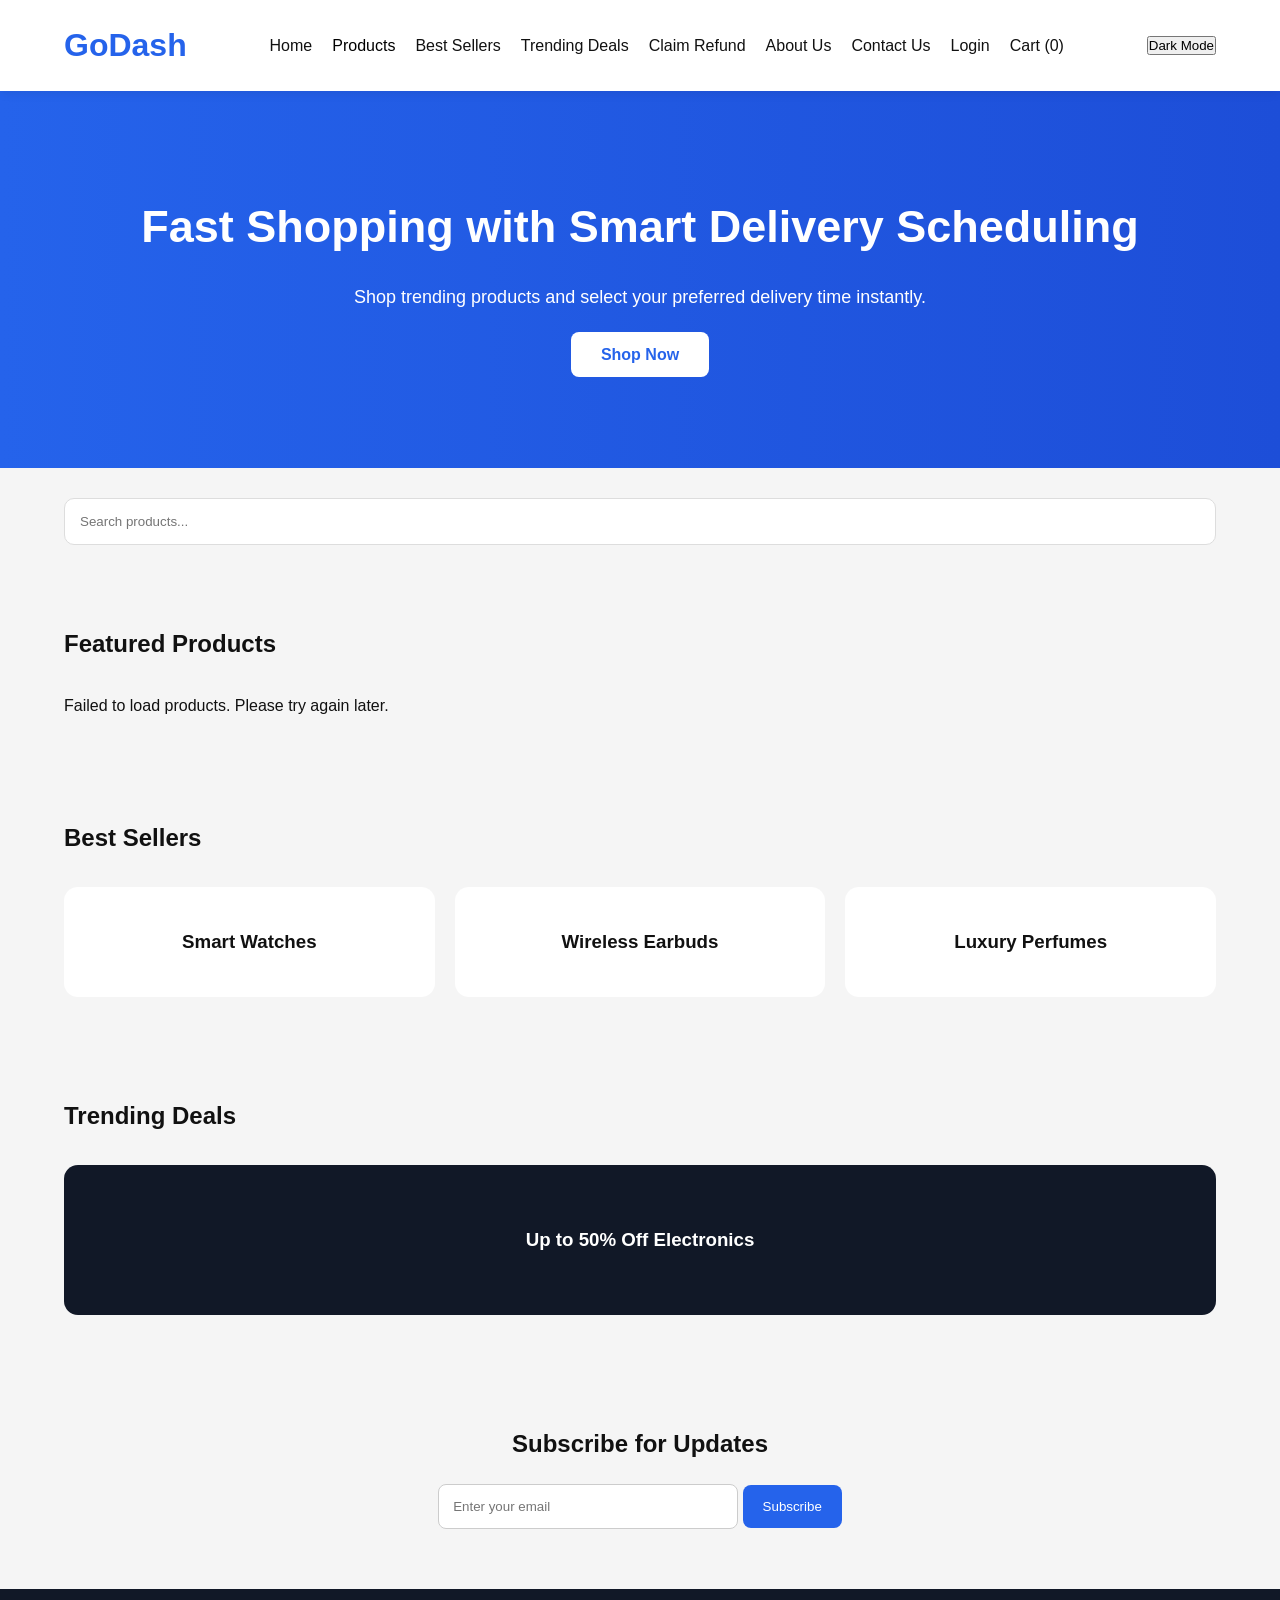
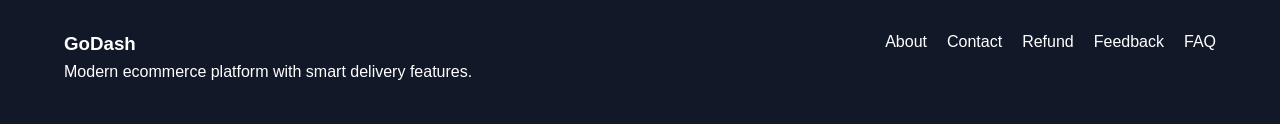
==== godash/index.html @ 411321e0 "Implement secure User Authentication (Register/Login) and migrate to Port 5001 to resolve macOS syst" ====
<!DOCTYPE html>
<html lang="en">

<head>
    <meta charset="UTF-8">
    <meta name="viewport" content="width=device-width, initial-scale=1.0">

    <title>GoDash | Modern Ecommerce Store</title>

    <meta name="description"
        content="GoDash modern ecommerce platform with smart delivery scheduling and live order tracking.">

    <meta name="keywords"
        content="GoDash, ecommerce, electronics, clothing, watches, perfumes, automotive">

    <meta name="author" content="GoDash Team">

    <link rel="stylesheet" href="css/style.css">
    <link rel="stylesheet" href="css/responsive.css">
    <script src="js/app.js" defer></script>
    <script src="js/api.js" defer></script>
    <script src="js/darkmode.js" defer></script>

</head>

<body>

    <!-- HEADER -->

    <header class="header">

        <div class="logo">
            <h1>GoDash</h1>
        </div>

        <nav class="navbar">

            <a href="index.html">Home</a>

            <div class="dropdown">

                <button class="dropbtn">
                    Products
                </button>

                <div class="dropdown-content">

                    <a href="products.html?category=smartphones">Electronics</a>
                    <a href="products.html?category=mens-shirts">Clothing</a>
                    <a href="products.html?category=womens-watches">Watches</a>
                    <a href="products.html?category=fragrances">Perfumes</a>
                    <a href="products.html?category=automotive">Automotive</a>
                    <a href="products.html?category=groceries">Pet Supplies</a>
                    <a href="products.html?category=sports-accessories">Sports</a>

                </div>

            </div>

            <a href="best-sellers.html">Best Sellers</a>
            <a href="trending.html">Trending Deals</a>
            <a href="refund.html">Claim Refund</a>
            <a href="about.html">About Us</a>
            <a href="contact.html">Contact Us</a>
            <a id="auth-nav-link" href="auth.html">Login</a>

            <a href="cart.html" class="cart-link">
                Cart (<span id="cart-count">0</span>)
            </a>

        </nav>

        <button id="dark-mode-toggle">
            Dark Mode
        </button>

    </header>

    <!-- HERO SECTION -->

    <section class="hero">

        <div class="hero-content">

            <h2>Fast Shopping with Smart Delivery Scheduling</h2>

            <p>
                Shop trending products and select your preferred delivery time instantly.
            </p>

            <a href="products.html" class="shop-btn">
                Shop Now
            </a>

        </div>

    </section>

    <!-- SEARCH BAR -->

    <section class="search-section">

        <input
            type="text"
            id="search-input"
            placeholder="Search products..."
            aria-label="Search Products">

    </section>

    <!-- FEATURED PRODUCTS -->

    <section class="products-section">

        <div class="section-header">

            <h2>Featured Products</h2>

        </div>

        <div id="products-container" class="products-grid">

            <!-- Products Loaded Dynamically -->

        </div>

    </section>

    <!-- BEST SELLERS -->

    <section class="best-sellers">

        <div class="section-header">
            <h2>Best Sellers</h2>
        </div>

        <div class="best-grid">

            <div class="best-card">
                <h3>Smart Watches</h3>
            </div>

            <div class="best-card">
                <h3>Wireless Earbuds</h3>
            </div>

            <div class="best-card">
                <h3>Luxury Perfumes</h3>
            </div>

        </div>

    </section>

    <!-- TRENDING DEALS -->

    <section class="trending">

        <div class="section-header">
            <h2>Trending Deals</h2>
        </div>

        <div class="deal-banner">

            <h3>Up to 50% Off Electronics</h3>

        </div>

    </section>

    <!-- RECENTLY VIEWED -->

    <section id="recently-viewed-section" class="products-section" style="display: none;">

        <div class="section-header">
            <h2>Recently Viewed</h2>
        </div>

        <div id="recently-viewed-container" class="products-grid">
            <!-- Recently Viewed Products Loaded Dynamically -->
        </div>

    </section>

    <!-- NEWSLETTER -->

    <section class="newsletter">

        <h2>Subscribe for Updates</h2>

        <form id="newsletter-form">

            <input
                type="email"
                placeholder="Enter your email"
                required>

            <button type="submit">
                Subscribe
            </button>

        </form>

    </section>

    <!-- FOOTER -->

    <footer class="footer">

        <div class="footer-content">

            <div>

                <h3>GoDash</h3>

                <p>
                    Modern ecommerce platform with smart delivery features.
                </p>

            </div>

            <div class="footer-links">

                <a href="about.html">About</a>
                <a href="contact.html">Contact</a>
                <a href="refund.html">Refund</a>
                <a href="feedback.html">Feedback</a>
                <a href="faq.html">FAQ</a>

            </div>

        </div>

    </footer>

</body>

</html>
---- godash/css/style.css ----
* {
    margin: 0;
    padding: 0;
    box-sizing: border-box;
}

body {
    font-family: Arial, sans-serif;
    background: #f5f5f5;
    color: #111;
    line-height: 1.6;
}

/* HEADER */

.header {
    background: white;
    padding: 20px 5%;
    display: flex;
    justify-content: space-between;
    align-items: center;
    box-shadow: 0 2px 10px rgba(0,0,0,0.08);
    position: sticky;
    top: 0;
    z-index: 1000;
}

.logo h1 {
    color: #2563eb;
}

.navbar {
    display: flex;
    gap: 20px;
    align-items: center;
}

.navbar a {
    text-decoration: none;
    color: #111;
    font-weight: 500;
}

.navbar a:hover {
    color: #2563eb;
}

/* DROPDOWN */

.dropdown {
    position: relative;
}

.dropbtn {
    background: none;
    border: none;
    cursor: pointer;
    font-size: 16px;
}

.dropdown-content {
    position: absolute;
    background: white;
    min-width: 220px;
    display: none;
    flex-direction: column;
    box-shadow: 0 2px 10px rgba(0,0,0,0.1);
}

.dropdown-content a {
    padding: 12px;
}

.dropdown:hover .dropdown-content {
    display: flex;
}

/* HERO */

.hero {
    background: linear-gradient(to right, #2563eb, #1d4ed8);
    color: white;
    padding: 100px 5%;
    text-align: center;
}

.hero h2 {
    font-size: 45px;
    margin-bottom: 20px;
}

.hero p {
    margin-bottom: 30px;
    font-size: 18px;
}

.shop-btn {
    background: white;
    color: #2563eb;
    padding: 14px 30px;
    border-radius: 8px;
    text-decoration: none;
    font-weight: bold;
}

/* SEARCH */

.search-section {
    padding: 30px 5%;
}

#search-input {
    width: 100%;
    padding: 15px;
    border-radius: 10px;
    border: 1px solid #ddd;
}

/* PRODUCTS */

.products-section {
    padding: 50px 5%;
}

.section-header {
    margin-bottom: 30px;
}

.products-grid {
    display: grid;
    grid-template-columns: repeat(auto-fit,minmax(250px,1fr));
    gap: 25px;
}

.product-card {
    background: white;
    border-radius: 16px;
    overflow: hidden;
    transition: 0.3s ease;
    padding-bottom: 20px;
}

.product-card:hover {
    transform: translateY(-5px);
}

.product-card img {
    width: 100%;
    height: 250px;
    object-fit: cover;
}

.product-info {
    padding: 20px;
}

.product-info h3 {
    margin-bottom: 10px;
}

.product-info p {
    margin-bottom: 10px;
}

.product-info button {
    background: #2563eb;
    color: white;
    border: none;
    padding: 12px;
    width: 100%;
    border-radius: 8px;
    cursor: pointer;
}

/* BEST SELLERS */

.best-sellers {
    padding: 50px 5%;
}

.best-grid {
    display: grid;
    grid-template-columns: repeat(auto-fit,minmax(200px,1fr));
    gap: 20px;
}

.best-card {
    background: white;
    padding: 40px;
    border-radius: 14px;
    text-align: center;
}

/* TRENDING */

.trending {
    padding: 50px 5%;
}

.deal-banner {
    background: #111827;
    color: white;
    padding: 60px;
    border-radius: 14px;
    text-align: center;
}

/* NEWSLETTER */

.newsletter {
    padding: 60px 5%;
    text-align: center;
}

.newsletter form {
    margin-top: 20px;
}

.newsletter input {
    padding: 14px;
    width: 300px;
    max-width: 100%;
    border-radius: 8px;
    border: 1px solid #ccc;
}

.newsletter button {
    padding: 14px 20px;
    background: #2563eb;
    border: none;
    color: white;
    border-radius: 8px;
    cursor: pointer;
}

/* FOOTER */

.footer {
    background: #111827;
    color: white;
    padding: 40px 5%;
}

.footer-content {
    display: flex;
    justify-content: space-between;
    flex-wrap: wrap;
}

.footer-links {
    display: flex;
    gap: 20px;
}

.footer-links a {
    color: white;
    text-decoration: none;
}

/* DARK MODE */

.dark-mode {
    background: #111827;
    color: white;
}

.dark-mode .header,
.dark-mode .product-card,
.dark-mode .best-card {
    background: #1f2937;
    color: white;
}

.dark-mode a {
    color: white;
}

@media (max-width: 768px) {

    .header {
        flex-direction: column;
        gap: 20px;
    }

    .navbar {
        flex-wrap: wrap;
        justify-content: center;
    }

    .hero h2 {
        font-size: 30px;
    }

    .footer-content {
        flex-direction: column;
        gap: 20px;
    }
}
---- godash/css/responsive.css ----
@media (max-width: 768px) {

    .header {
        flex-direction: column;
        gap: 20px;
    }

    .navbar {
        flex-wrap: wrap;
        justify-content: center;
    }

    .hero h2 {
        font-size: 30px;
    }

    .footer-content {
        flex-direction: column;
        gap: 20px;
    }
}
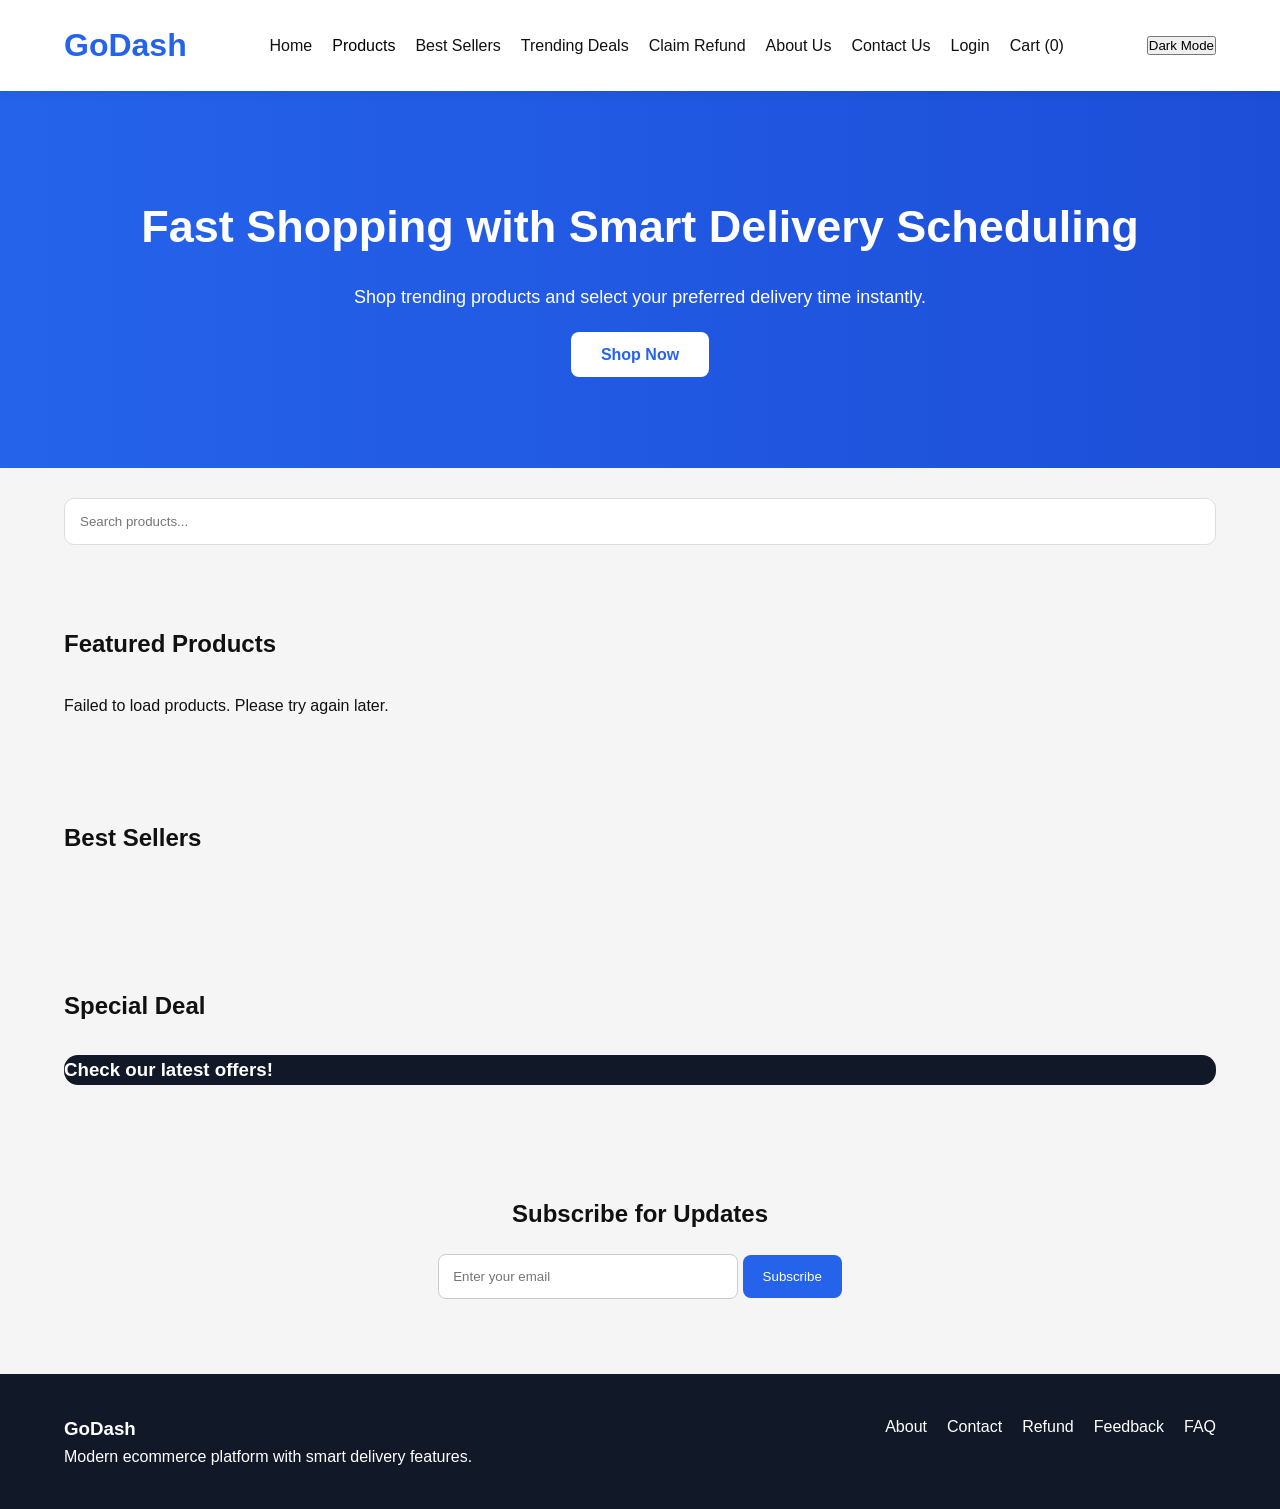
==== commit b4238561: "Final Polish: Dynamic Homepage sections, consolidated Dark Mode, About/Contact integration, and prof" ====
--- a/godash/index.html
+++ b/godash/index.html
@@ -17,6 +17,7 @@
 
     <link rel="stylesheet" href="css/style.css">
     <link rel="stylesheet" href="css/responsive.css">
+    <link rel="stylesheet" href="css/darkmode.css">
     <script src="js/app.js" defer></script>
     <script src="js/api.js" defer></script>
     <script src="js/darkmode.js" defer></script>
@@ -30,7 +31,7 @@
     <header class="header">
 
         <div class="logo">
-            <h1>GoDash</h1>
+            <a href="index.html" style="text-decoration: none;"><h1>GoDash</h1></a>
         </div>
 
         <nav class="navbar">
@@ -61,7 +62,7 @@
             <a href="trending.html">Trending Deals</a>
             <a href="refund.html">Claim Refund</a>
             <a href="about.html">About Us</a>
-            <a href="contact.html">Contact Us</a>
+            <a href="about.html#contact">Contact Us</a>
             <a id="auth-nav-link" href="auth.html">Login</a>
 
             <a href="cart.html" class="cart-link">
@@ -134,36 +135,25 @@
             <h2>Best Sellers</h2>
         </div>
 
-        <div class="best-grid">
-
-            <div class="best-card">
-                <h3>Smart Watches</h3>
-            </div>
-
-            <div class="best-card">
-                <h3>Wireless Earbuds</h3>
-            </div>
-
-            <div class="best-card">
-                <h3>Luxury Perfumes</h3>
-            </div>
-
-        </div>
-
-    </section>
-
-    <!-- TRENDING DEALS -->
+        <div id="best-sellers-container" class="products-grid">
+            <!-- Best Sellers Loaded Dynamically -->
+        </div>
+
+    </section>
+
+    <!-- TRENDING DEAL -->
 
     <section class="trending">
 
         <div class="section-header">
-            <h2>Trending Deals</h2>
-        </div>
-
-        <div class="deal-banner">
-
-            <h3>Up to 50% Off Electronics</h3>
-
+            <h2>Special Deal</h2>
+        </div>
+
+        <div id="trending-container">
+            <!-- Trending Deal Loaded Dynamically -->
+            <div class="deal-banner">
+                <h3>Check our latest offers!</h3>
+            </div>
         </div>
 
     </section>
@@ -192,6 +182,7 @@
 
             <input
                 type="email"
+                id="newsletter-email"
                 placeholder="Enter your email"
                 required>
 
@@ -200,6 +191,7 @@
             </button>
 
         </form>
+        <div id="newsletter-message" style="margin-top: 15px; font-weight: bold;"></div>
 
     </section>
 
@@ -222,7 +214,7 @@
             <div class="footer-links">
 
                 <a href="about.html">About</a>
-                <a href="contact.html">Contact</a>
+                <a href="about.html#contact">Contact</a>
                 <a href="refund.html">Refund</a>
                 <a href="feedback.html">Feedback</a>
                 <a href="faq.html">FAQ</a>
--- a/godash/css/style.css
+++ b/godash/css/style.css
@@ -178,19 +178,6 @@
     padding: 50px 5%;
 }
 
-.best-grid {
-    display: grid;
-    grid-template-columns: repeat(auto-fit,minmax(200px,1fr));
-    gap: 20px;
-}
-
-.best-card {
-    background: white;
-    padding: 40px;
-    border-radius: 14px;
-    text-align: center;
-}
-
 /* TRENDING */
 
 .trending {
@@ -200,9 +187,14 @@
 .deal-banner {
     background: #111827;
     color: white;
-    padding: 60px;
     border-radius: 14px;
-    text-align: center;
+    text-align: left;
+    transition: 0.3s ease;
+}
+
+.deal-banner:hover {
+    transform: scale(1.01);
+    box-shadow: 0 10px 25px rgba(0,0,0,0.1);
 }
 
 /* NEWSLETTER */
@@ -257,24 +249,6 @@
     text-decoration: none;
 }
 
-/* DARK MODE */
-
-.dark-mode {
-    background: #111827;
-    color: white;
-}
-
-.dark-mode .header,
-.dark-mode .product-card,
-.dark-mode .best-card {
-    background: #1f2937;
-    color: white;
-}
-
-.dark-mode a {
-    color: white;
-}
-
 @media (max-width: 768px) {
 
     .header {
--- a/godash/css/darkmode.css
+++ b/godash/css/darkmode.css
@@ -0,0 +1,94 @@
+/* GLOBAL DARK MODE */
+
+.dark-mode {
+    background: #111827;
+    color: white;
+}
+
+.dark-mode .header,
+.dark-mode .product-card,
+.dark-mode .best-card {
+    background: #1f2937;
+    color: white;
+}
+
+.dark-mode a {
+    color: white;
+}
+
+/* FORMS DARK MODE */
+
+.dark-mode .form-group label {
+    color: #e5e7eb;
+}
+
+.dark-mode .form-group input,
+.dark-mode .form-group select,
+.dark-mode .form-group textarea {
+    background: #374151;
+    color: white;
+    border-color: #4b5563;
+}
+
+.dark-mode .feedback-section p {
+    color: #9ca3af;
+}
+
+/* CART DARK MODE */
+
+.dark-mode .cart-items-list,
+.dark-mode .cart-summary {
+    background: #1f2937;
+    color: white;
+}
+
+.dark-mode .cart-item {
+    border-color: #374151;
+}
+
+.dark-mode .summary-item.total {
+    color: white;
+}
+
+.dark-mode .qty-btn {
+    background: #374151;
+    color: white;
+}
+
+/* DELIVERY DARK MODE */
+
+.dark-mode .delivery-card,
+.dark-mode .order-summary-box,
+.dark-mode .slot-btn {
+    background: #1f2937;
+    color: white;
+    border-color: #374151;
+}
+
+.dark-mode .type-name, 
+.dark-mode .delivery-card h3, 
+.dark-mode .total-row {
+    color: white;
+}
+
+.dark-mode .type-option:has(input:checked) {
+    background: #374151;
+}
+
+.dark-mode .selection-preview {
+    background: #374151;
+}
+
+/* PRODUCT DETAIL DARK MODE */
+
+.dark-mode .product-image-large {
+    background: #1f2937;
+}
+
+.dark-mode .product-info-detailed h2 {
+    color: white;
+}
+
+.dark-mode .product-description {
+    color: #d1d5db;
+}
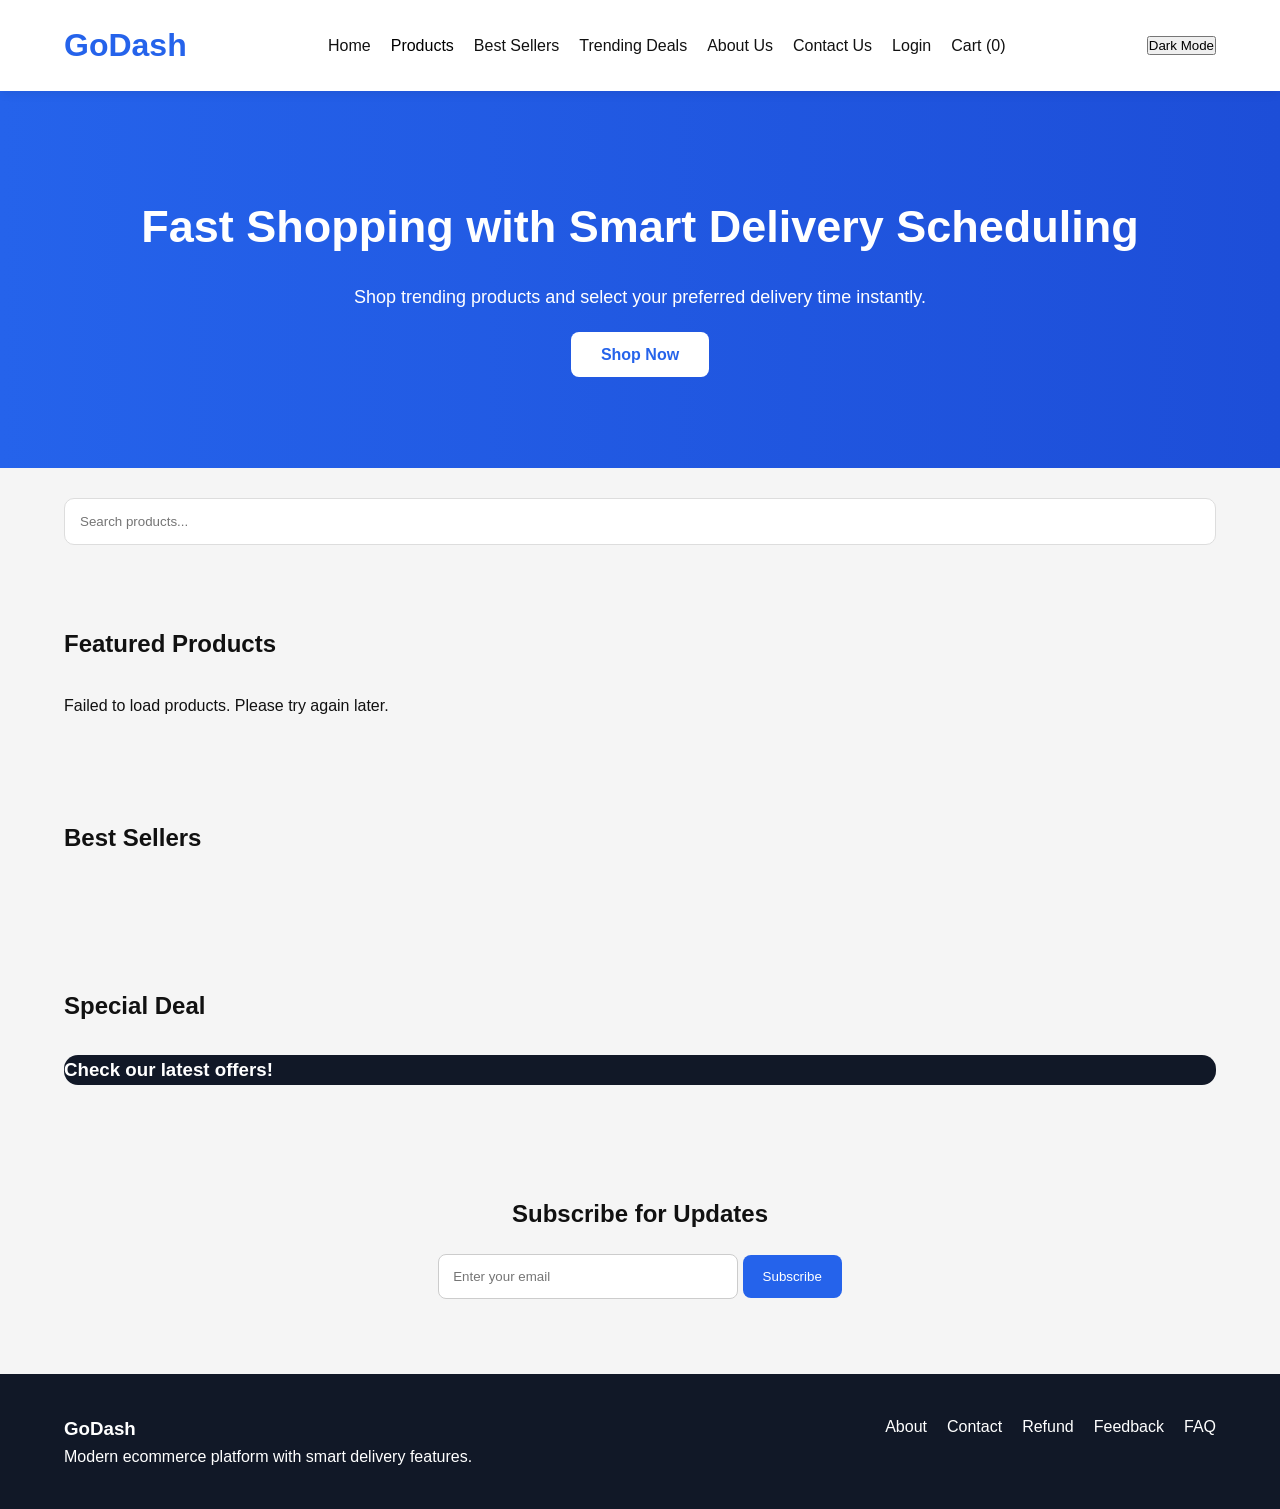
==== commit fe5b8a1e: "Updated index.html with new navbar changes" ====
--- a/godash/index.html
+++ b/godash/index.html
@@ -60,7 +60,6 @@
 
             <a href="best-sellers.html">Best Sellers</a>
             <a href="trending.html">Trending Deals</a>
-            <a href="refund.html">Claim Refund</a>
             <a href="about.html">About Us</a>
             <a href="about.html#contact">Contact Us</a>
             <a id="auth-nav-link" href="auth.html">Login</a>
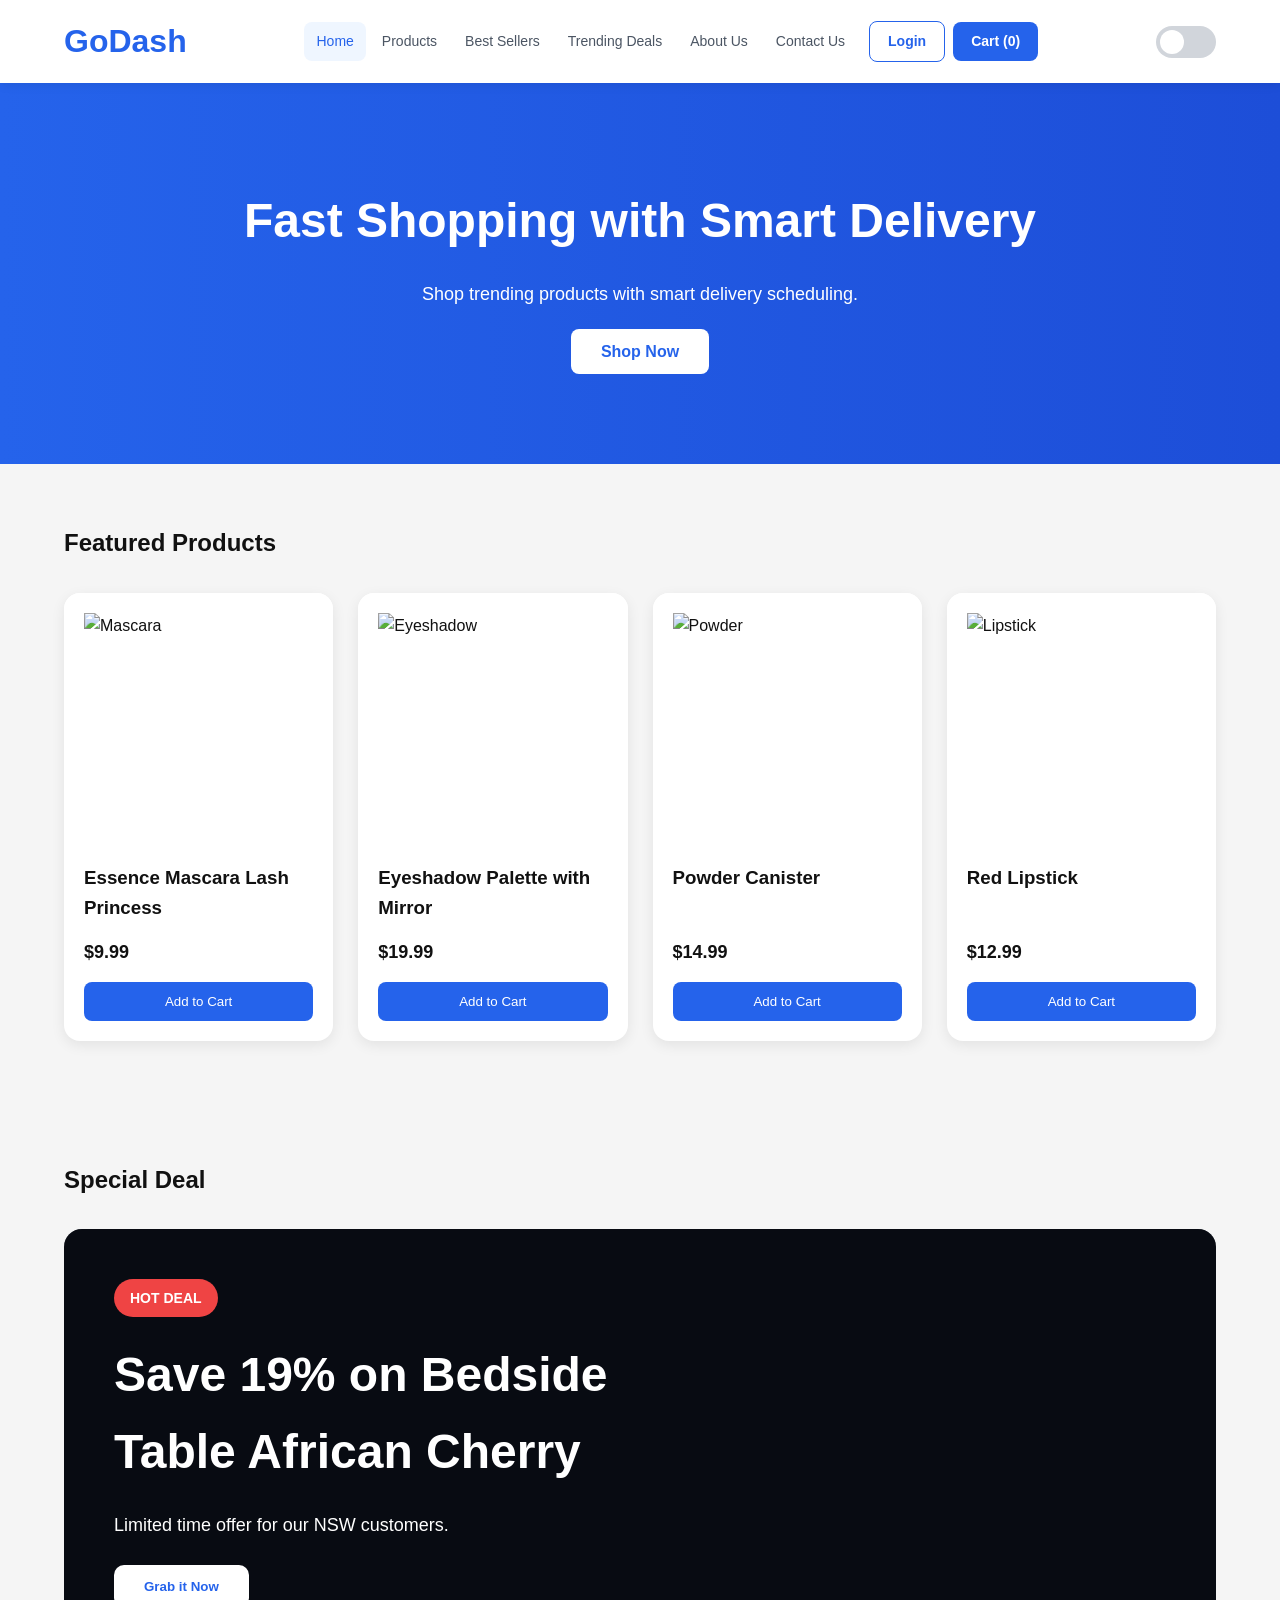
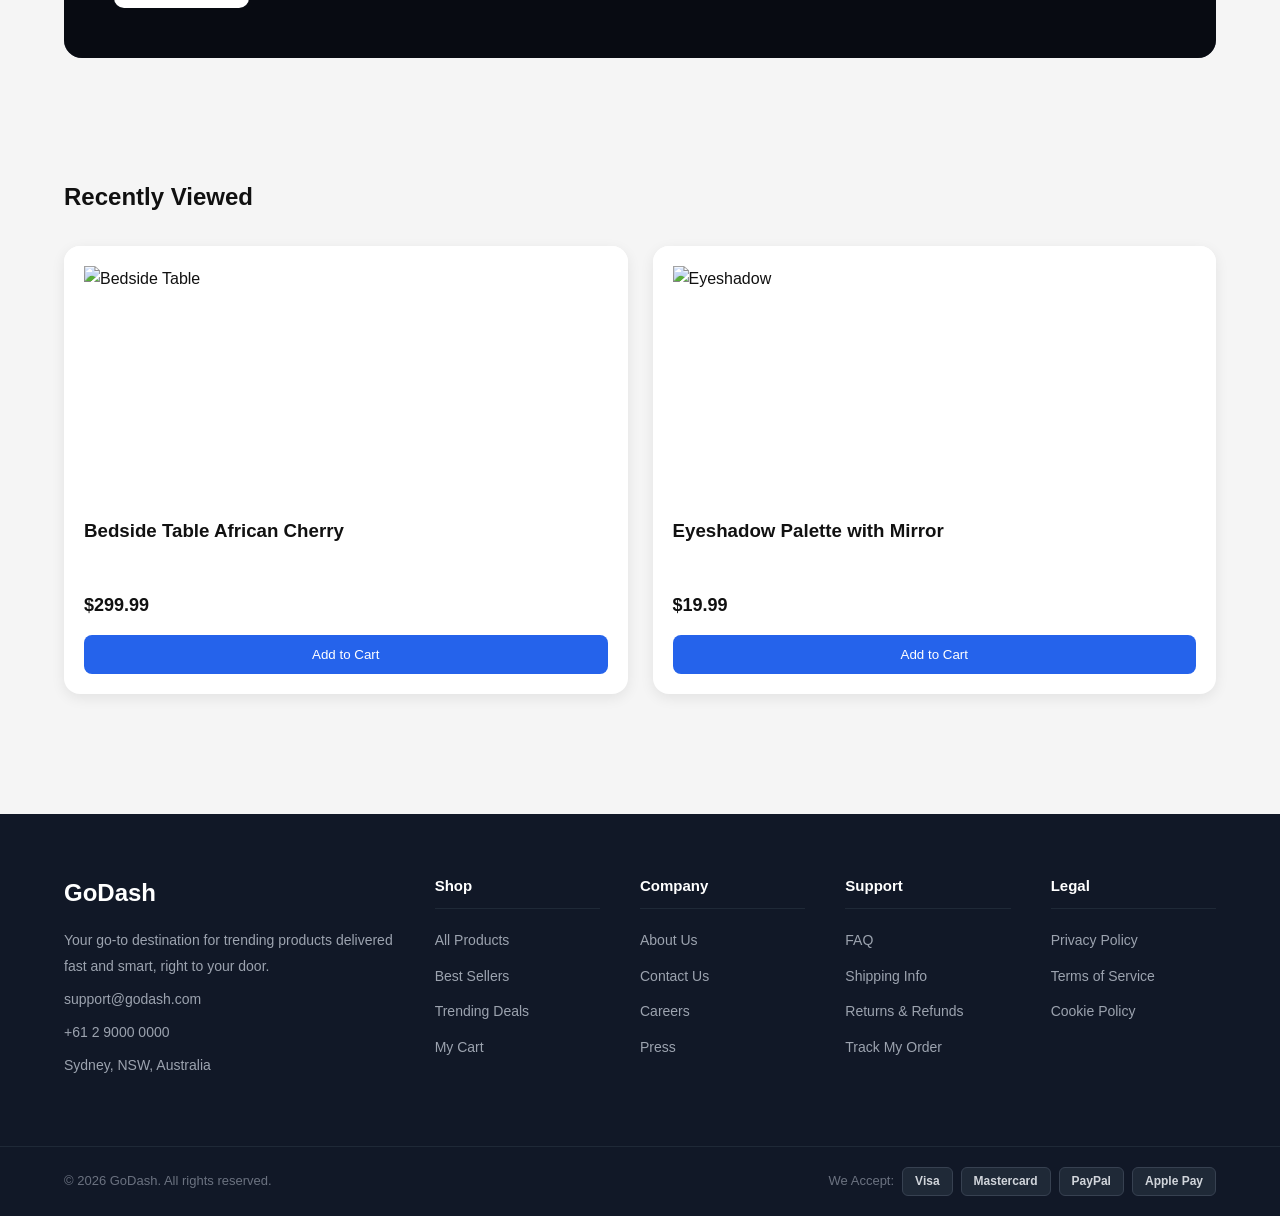
==== commit c5c30d94: "updated web pages" ====
--- a/godash/index.html
+++ b/godash/index.html
@@ -2,221 +2,488 @@
 <html lang="en">
 
 <head>
+
     <meta charset="UTF-8">
-    <meta name="viewport" content="width=device-width, initial-scale=1.0">
-
-    <title>GoDash | Modern Ecommerce Store</title>
-
-    <meta name="description"
-        content="GoDash modern ecommerce platform with smart delivery scheduling and live order tracking.">
-
-    <meta name="keywords"
-        content="GoDash, ecommerce, electronics, clothing, watches, perfumes, automotive">
-
-    <meta name="author" content="GoDash Team">
-
-    <link rel="stylesheet" href="css/style.css">
-    <link rel="stylesheet" href="css/responsive.css">
-    <link rel="stylesheet" href="css/darkmode.css">
-    <script src="js/app.js" defer></script>
-    <script src="js/api.js" defer></script>
-    <script src="js/darkmode.js" defer></script>
+
+    <meta
+        name="viewport"
+        content="width=device-width, initial-scale=1.0"
+    >
+
+    <title>
+        GoDash | Modern Ecommerce Store
+    </title>
+
+    <link
+        rel="stylesheet"
+        href="css/style.css"
+    >
+
+    <script
+        src="js/darkmode.js"
+        defer
+    ></script>
 
 </head>
 
 <body>
 
-    <!-- HEADER -->
+    <!-- =========================
+         HEADER
+    ========================== -->
 
     <header class="header">
 
         <div class="logo">
-            <a href="index.html" style="text-decoration: none;"><h1>GoDash</h1></a>
+
+            <a href="index.html">
+
+                <h1>
+                    GoDash
+                </h1>
+
+            </a>
+
         </div>
 
         <nav class="navbar">
 
-            <a href="index.html">Home</a>
-
-            <div class="dropdown">
-
-                <button class="dropbtn">
-                    Products
+            <a href="index.html" class="nav-link active">
+                Home
+            </a>
+
+            <a href="products.html" class="nav-link">
+                Products
+            </a>
+
+            <a href="bestsellers.html" class="nav-link">
+                Best Sellers
+            </a>
+
+            <a href="trendingdeals.html" class="nav-link">
+                Trending Deals
+            </a>
+
+            <a href="about.html" class="nav-link">
+                About Us
+            </a>
+
+            <a href="contact.html" class="nav-link">
+                Contact Us
+            </a>
+
+            <a href="auth.html" class="nav-btn-outline">
+                Login
+            </a>
+
+            <a
+                href="cart.html"
+                class="nav-btn-solid"
+            >
+                Cart (<span id="cart-count">0</span>)
+            </a>
+
+        </nav>
+
+        <!-- =========================
+             DARK MODE SWITCH
+        ========================== -->
+
+        <label class="theme-switch">
+
+            <input
+                type="checkbox"
+                id="dark-mode-toggle"
+            >
+
+            <span class="slider"></span>
+
+        </label>
+
+    </header>
+
+    <!-- =========================
+         HERO
+    ========================== -->
+
+    <section class="hero">
+
+        <div class="hero-content">
+
+            <h2>
+                Fast Shopping with Smart Delivery
+            </h2>
+
+            <p>
+
+                Shop trending products with
+                smart delivery scheduling.
+
+            </p>
+
+            <a
+                href="products.html"
+                class="shop-btn"
+            >
+                Shop Now
+            </a>
+
+        </div>
+
+    </section>
+
+    <!-- =========================
+         FEATURED PRODUCTS
+    ========================== -->
+
+    <section class="products-section">
+
+        <div class="section-header">
+
+            <h2>
+                Featured Products
+            </h2>
+
+        </div>
+
+        <div class="products-grid">
+
+            <!-- PRODUCT CARD -->
+
+            <div class="product-card">
+
+                <img
+                    src="https://cdn.dummyjson.com/product-images/beauty/essence-mascara-lash-princess/1.webp"
+                    alt="Mascara"
+                >
+
+                <div class="product-info">
+
+                    <h3>
+                        Essence Mascara Lash Princess
+                    </h3>
+
+                    <p>
+                        $9.99
+                    </p>
+
+                    <button>
+                        Add to Cart
+                    </button>
+
+                </div>
+
+            </div>
+
+            <!-- PRODUCT CARD -->
+
+            <div class="product-card">
+
+                <img
+                    src="https://cdn.dummyjson.com/product-images/beauty/eyeshadow-palette-with-mirror/1.webp"
+                    alt="Eyeshadow"
+                >
+
+                <div class="product-info">
+
+                    <h3>
+                        Eyeshadow Palette with Mirror
+                    </h3>
+
+                    <p>
+                        $19.99
+                    </p>
+
+                    <button>
+                        Add to Cart
+                    </button>
+
+                </div>
+
+            </div>
+
+            <!-- PRODUCT CARD -->
+
+            <div class="product-card">
+
+                <img
+                    src="https://cdn.dummyjson.com/product-images/beauty/powder-canister/1.webp"
+                    alt="Powder"
+                >
+
+                <div class="product-info">
+
+                    <h3>
+                        Powder Canister
+                    </h3>
+
+                    <p>
+                        $14.99
+                    </p>
+
+                    <button>
+                        Add to Cart
+                    </button>
+
+                </div>
+
+            </div>
+
+            <!-- PRODUCT CARD -->
+
+            <div class="product-card">
+
+                <img
+                    src="https://cdn.dummyjson.com/product-images/beauty/red-lipstick/1.webp"
+                    alt="Lipstick"
+                >
+
+                <div class="product-info">
+
+                    <h3>
+                        Red Lipstick
+                    </h3>
+
+                    <p>
+                        $12.99
+                    </p>
+
+                    <button>
+                        Add to Cart
+                    </button>
+
+                </div>
+
+            </div>
+
+        </div>
+
+    </section>
+
+    <!-- =========================
+         SPECIAL DEAL
+    ========================== -->
+
+    <section class="trending">
+
+        <div class="section-header">
+
+            <h2>
+                Special Deal
+            </h2>
+
+        </div>
+
+        <div
+            class="deal-banner"
+            style="
+            background-image:
+            url('https://cdn.dummyjson.com/product-images/furniture/bedside-table-african-cherry/1.webp');
+            "
+        >
+
+            <div class="deal-content">
+
+                <span class="deal-tag">
+                    HOT DEAL
+                </span>
+
+                <h3>
+                    Save 19% on Bedside Table African Cherry
+                </h3>
+
+                <p>
+                    Limited time offer for our NSW customers.
+                </p>
+
+                <button>
+                    Grab it Now
                 </button>
 
-                <div class="dropdown-content">
-
-                    <a href="products.html?category=smartphones">Electronics</a>
-                    <a href="products.html?category=mens-shirts">Clothing</a>
-                    <a href="products.html?category=womens-watches">Watches</a>
-                    <a href="products.html?category=fragrances">Perfumes</a>
-                    <a href="products.html?category=automotive">Automotive</a>
-                    <a href="products.html?category=groceries">Pet Supplies</a>
-                    <a href="products.html?category=sports-accessories">Sports</a>
-
-                </div>
-
-            </div>
-
-            <a href="best-sellers.html">Best Sellers</a>
-            <a href="trending.html">Trending Deals</a>
-            <a href="about.html">About Us</a>
-            <a href="about.html#contact">Contact Us</a>
-            <a id="auth-nav-link" href="auth.html">Login</a>
-
-            <a href="cart.html" class="cart-link">
-                Cart (<span id="cart-count">0</span>)
-            </a>
-
-        </nav>
-
-        <button id="dark-mode-toggle">
-            Dark Mode
-        </button>
-
-    </header>
-
-    <!-- HERO SECTION -->
-
-    <section class="hero">
-
-        <div class="hero-content">
-
-            <h2>Fast Shopping with Smart Delivery Scheduling</h2>
+            </div>
+
+        </div>
+
+    </section>
+
+    <!-- =========================
+         RECENTLY VIEWED
+    ========================== -->
+
+    <section class="products-section">
+
+        <div class="section-header">
+
+            <h2>
+                Recently Viewed
+            </h2>
+
+        </div>
+
+        <div class="products-grid">
+
+            <div class="product-card">
+
+                <img
+                    src="https://cdn.dummyjson.com/product-images/furniture/bedside-table-african-cherry/1.webp"
+                    alt="Bedside Table"
+                >
+
+                <div class="product-info">
+
+                    <h3>
+                        Bedside Table African Cherry
+                    </h3>
+
+                    <p>
+                        $299.99
+                    </p>
+
+                    <button>
+                        Add to Cart
+                    </button>
+
+                </div>
+
+            </div>
+
+            <div class="product-card">
+
+                <img
+                    src="https://cdn.dummyjson.com/product-images/beauty/eyeshadow-palette-with-mirror/1.webp"
+                    alt="Eyeshadow"
+                >
+
+                <div class="product-info">
+
+                    <h3>
+                        Eyeshadow Palette with Mirror
+                    </h3>
+
+                    <p>
+                        $19.99
+                    </p>
+
+                    <button>
+                        Add to Cart
+                    </button>
+
+                </div>
+
+            </div>
+
+        </div>
+
+    </section>
+
+    <!-- =========================
+         FOOTER
+    ========================== -->
+
+    <footer class="footer">
+
+        <div class="footer-top">
+
+            <!-- BRAND -->
+
+            <div class="footer-brand">
+
+                <h2>GoDash</h2>
+
+                <p>
+                    Your go-to destination for trending products
+                    delivered fast and smart, right to your door.
+                </p>
+
+                <p class="footer-contact-item">
+                    support@godash.com
+                </p>
+
+                <p class="footer-contact-item">
+                    +61 2 9000 0000
+                </p>
+
+                <p class="footer-contact-item">
+                    Sydney, NSW, Australia
+                </p>
+
+            </div>
+
+            <!-- SHOP -->
+
+            <div class="footer-col">
+
+                <h4>Shop</h4>
+
+                <ul>
+                    <li><a href="products.html">All Products</a></li>
+                    <li><a href="bestsellers.html">Best Sellers</a></li>
+                    <li><a href="trendingdeals.html">Trending Deals</a></li>
+                    <li><a href="cart.html">My Cart</a></li>
+                </ul>
+
+            </div>
+
+            <!-- COMPANY -->
+
+            <div class="footer-col">
+
+                <h4>Company</h4>
+
+                <ul>
+                    <li><a href="about.html">About Us</a></li>
+                    <li><a href="contact.html">Contact Us</a></li>
+                    <li><a href="careers.html">Careers</a></li>
+                    <li><a href="press.html">Press</a></li>
+                </ul>
+
+            </div>
+
+            <!-- SUPPORT -->
+
+            <div class="footer-col">
+
+                <h4>Support</h4>
+
+                <ul>
+                    <li><a href="faq.html">FAQ</a></li>
+                    <li><a href="shipping.html">Shipping Info</a></li>
+                    <li><a href="returns.html">Returns &amp; Refunds</a></li>
+                    <li><a href="track.html">Track My Order</a></li>
+                </ul>
+
+            </div>
+
+            <!-- LEGAL -->
+
+            <div class="footer-col">
+
+                <h4>Legal</h4>
+
+                <ul>
+                    <li><a href="privacy.html">Privacy Policy</a></li>
+                    <li><a href="terms.html">Terms of Service</a></li>
+                    <li><a href="cookies.html">Cookie Policy</a></li>
+                </ul>
+
+            </div>
+
+        </div>
+
+        <div class="footer-bottom">
 
             <p>
-                Shop trending products and select your preferred delivery time instantly.
+                &copy; 2026 GoDash. All rights reserved.
             </p>
 
-            <a href="products.html" class="shop-btn">
-                Shop Now
-            </a>
-
-        </div>
-
-    </section>
-
-    <!-- SEARCH BAR -->
-
-    <section class="search-section">
-
-        <input
-            type="text"
-            id="search-input"
-            placeholder="Search products..."
-            aria-label="Search Products">
-
-    </section>
-
-    <!-- FEATURED PRODUCTS -->
-
-    <section class="products-section">
-
-        <div class="section-header">
-
-            <h2>Featured Products</h2>
-
-        </div>
-
-        <div id="products-container" class="products-grid">
-
-            <!-- Products Loaded Dynamically -->
-
-        </div>
-
-    </section>
-
-    <!-- BEST SELLERS -->
-
-    <section class="best-sellers">
-
-        <div class="section-header">
-            <h2>Best Sellers</h2>
-        </div>
-
-        <div id="best-sellers-container" class="products-grid">
-            <!-- Best Sellers Loaded Dynamically -->
-        </div>
-
-    </section>
-
-    <!-- TRENDING DEAL -->
-
-    <section class="trending">
-
-        <div class="section-header">
-            <h2>Special Deal</h2>
-        </div>
-
-        <div id="trending-container">
-            <!-- Trending Deal Loaded Dynamically -->
-            <div class="deal-banner">
-                <h3>Check our latest offers!</h3>
-            </div>
-        </div>
-
-    </section>
-
-    <!-- RECENTLY VIEWED -->
-
-    <section id="recently-viewed-section" class="products-section" style="display: none;">
-
-        <div class="section-header">
-            <h2>Recently Viewed</h2>
-        </div>
-
-        <div id="recently-viewed-container" class="products-grid">
-            <!-- Recently Viewed Products Loaded Dynamically -->
-        </div>
-
-    </section>
-
-    <!-- NEWSLETTER -->
-
-    <section class="newsletter">
-
-        <h2>Subscribe for Updates</h2>
-
-        <form id="newsletter-form">
-
-            <input
-                type="email"
-                id="newsletter-email"
-                placeholder="Enter your email"
-                required>
-
-            <button type="submit">
-                Subscribe
-            </button>
-
-        </form>
-        <div id="newsletter-message" style="margin-top: 15px; font-weight: bold;"></div>
-
-    </section>
-
-    <!-- FOOTER -->
-
-    <footer class="footer">
-
-        <div class="footer-content">
-
-            <div>
-
-                <h3>GoDash</h3>
-
-                <p>
-                    Modern ecommerce platform with smart delivery features.
-                </p>
-
-            </div>
-
-            <div class="footer-links">
-
-                <a href="about.html">About</a>
-                <a href="about.html#contact">Contact</a>
-                <a href="refund.html">Refund</a>
-                <a href="feedback.html">Feedback</a>
-                <a href="faq.html">FAQ</a>
+            <div class="footer-payments">
+
+                <span>We Accept:</span>
+
+                <span class="payment-badge">Visa</span>
+                <span class="payment-badge">Mastercard</span>
+                <span class="payment-badge">PayPal</span>
+                <span class="payment-badge">Apple Pay</span>
 
             </div>
 
@@ -225,5 +492,4 @@
     </footer>
 
 </body>
-
-</html>+</html> 
--- a/godash/css/style.css
+++ b/godash/css/style.css
@@ -1,272 +1,572 @@
-* {
-    margin: 0;
-    padding: 0;
-    box-sizing: border-box;
-}
-
-body {
-    font-family: Arial, sans-serif;
-    background: #f5f5f5;
-    color: #111;
-    line-height: 1.6;
-}
-
-/* HEADER */
-
-.header {
-    background: white;
-    padding: 20px 5%;
-    display: flex;
-    justify-content: space-between;
-    align-items: center;
-    box-shadow: 0 2px 10px rgba(0,0,0,0.08);
-    position: sticky;
-    top: 0;
-    z-index: 1000;
-}
-
-.logo h1 {
-    color: #2563eb;
-}
-
-.navbar {
-    display: flex;
-    gap: 20px;
-    align-items: center;
-}
-
-.navbar a {
-    text-decoration: none;
-    color: #111;
-    font-weight: 500;
-}
-
-.navbar a:hover {
-    color: #2563eb;
-}
-
-/* DROPDOWN */
-
-.dropdown {
-    position: relative;
-}
-
-.dropbtn {
-    background: none;
-    border: none;
-    cursor: pointer;
-    font-size: 16px;
-}
-
-.dropdown-content {
-    position: absolute;
-    background: white;
-    min-width: 220px;
-    display: none;
-    flex-direction: column;
-    box-shadow: 0 2px 10px rgba(0,0,0,0.1);
-}
-
-.dropdown-content a {
-    padding: 12px;
-}
-
-.dropdown:hover .dropdown-content {
-    display: flex;
-}
-
-/* HERO */
-
-.hero {
-    background: linear-gradient(to right, #2563eb, #1d4ed8);
-    color: white;
-    padding: 100px 5%;
-    text-align: center;
-}
-
-.hero h2 {
-    font-size: 45px;
-    margin-bottom: 20px;
-}
-
-.hero p {
-    margin-bottom: 30px;
-    font-size: 18px;
-}
-
-.shop-btn {
-    background: white;
-    color: #2563eb;
-    padding: 14px 30px;
-    border-radius: 8px;
-    text-decoration: none;
-    font-weight: bold;
-}
-
-/* SEARCH */
-
-.search-section {
-    padding: 30px 5%;
-}
-
-#search-input {
-    width: 100%;
-    padding: 15px;
-    border-radius: 10px;
-    border: 1px solid #ddd;
-}
-
-/* PRODUCTS */
-
-.products-section {
-    padding: 50px 5%;
-}
-
-.section-header {
-    margin-bottom: 30px;
-}
-
-.products-grid {
-    display: grid;
-    grid-template-columns: repeat(auto-fit,minmax(250px,1fr));
-    gap: 25px;
-}
-
-.product-card {
-    background: white;
-    border-radius: 16px;
-    overflow: hidden;
-    transition: 0.3s ease;
-    padding-bottom: 20px;
-}
-
-.product-card:hover {
-    transform: translateY(-5px);
-}
-
-.product-card img {
-    width: 100%;
-    height: 250px;
-    object-fit: cover;
-}
-
-.product-info {
-    padding: 20px;
-}
-
-.product-info h3 {
-    margin-bottom: 10px;
-}
-
-.product-info p {
-    margin-bottom: 10px;
-}
-
-.product-info button {
-    background: #2563eb;
-    color: white;
-    border: none;
-    padding: 12px;
-    width: 100%;
-    border-radius: 8px;
-    cursor: pointer;
-}
-
-/* BEST SELLERS */
-
-.best-sellers {
-    padding: 50px 5%;
-}
-
-/* TRENDING */
-
-.trending {
-    padding: 50px 5%;
-}
-
-.deal-banner {
-    background: #111827;
-    color: white;
-    border-radius: 14px;
-    text-align: left;
-    transition: 0.3s ease;
-}
-
-.deal-banner:hover {
-    transform: scale(1.01);
-    box-shadow: 0 10px 25px rgba(0,0,0,0.1);
-}
-
-/* NEWSLETTER */
-
-.newsletter {
-    padding: 60px 5%;
-    text-align: center;
-}
-
-.newsletter form {
-    margin-top: 20px;
-}
-
-.newsletter input {
-    padding: 14px;
-    width: 300px;
-    max-width: 100%;
-    border-radius: 8px;
-    border: 1px solid #ccc;
-}
-
-.newsletter button {
-    padding: 14px 20px;
-    background: #2563eb;
-    border: none;
-    color: white;
-    border-radius: 8px;
-    cursor: pointer;
-}
-
-/* FOOTER */
-
-.footer {
-    background: #111827;
-    color: white;
-    padding: 40px 5%;
-}
-
-.footer-content {
-    display: flex;
-    justify-content: space-between;
-    flex-wrap: wrap;
-}
-
-.footer-links {
-    display: flex;
-    gap: 20px;
-}
-
-.footer-links a {
-    color: white;
-    text-decoration: none;
-}
-
-@media (max-width: 768px) {
-
-    .header {
-        flex-direction: column;
-        gap: 20px;
-    }
-
-    .navbar {
-        flex-wrap: wrap;
-        justify-content: center;
-    }
-
-    .hero h2 {
-        font-size: 30px;
-    }
-
-    .footer-content {
-        flex-direction: column;
-        gap: 20px;
-    }
+*{
+    margin:0;
+    padding:0;
+    box-sizing:border-box;
+}
+
+body{
+    font-family:Arial,sans-serif;
+    background:#f5f5f5;
+    color:#111;
+    line-height:1.6;
+}
+
+/* =========================
+   HEADER
+========================= */
+
+.header{
+    background:#ffffff;
+
+    padding:16px 5%;
+
+    display:flex;
+    justify-content:space-between;
+    align-items:center;
+
+    position:sticky;
+    top:0;
+
+    z-index:1000;
+
+    box-shadow:0 2px 10px rgba(0,0,0,0.08);
+}
+
+.logo a{
+    text-decoration:none;
+}
+
+.logo h1{
+    color:#2563eb;
+}
+
+/* =========================
+   NAVBAR
+========================= */
+
+.navbar{
+    display:flex;
+    gap:4px;
+    align-items:center;
+}
+
+.navbar .nav-link{
+    text-decoration:none;
+    color:#4b5563;
+    font-weight:500;
+    font-size:14px;
+    padding:8px 12px;
+    border-radius:8px;
+    transition:background 0.2s, color 0.2s;
+}
+
+.navbar .nav-link:hover,
+.navbar .nav-link.active{
+    background:#eff6ff;
+    color:#2563eb;
+}
+
+.navbar .nav-btn-outline{
+    text-decoration:none;
+    color:#2563eb;
+    font-weight:600;
+    font-size:14px;
+    padding:8px 18px;
+    border-radius:8px;
+    border:1.5px solid #2563eb;
+    margin-left:8px;
+    transition:background 0.2s, color 0.2s;
+}
+
+.navbar .nav-btn-outline:hover{
+    background:#2563eb;
+    color:#ffffff;
+}
+
+.navbar .nav-btn-solid{
+    text-decoration:none;
+    color:#ffffff;
+    font-weight:600;
+    font-size:14px;
+    padding:8px 18px;
+    border-radius:8px;
+    background:#2563eb;
+    margin-left:4px;
+    transition:background 0.2s;
+}
+
+.navbar .nav-btn-solid:hover{
+    background:#1d4ed8;
+}
+
+/* =========================
+   DARK MODE TOGGLE
+========================= */
+
+.theme-switch{
+    position:relative;
+
+    display:inline-block;
+
+    width:60px;
+    height:32px;
+}
+
+.theme-switch input{
+    opacity:0;
+    width:0;
+    height:0;
+}
+
+.slider{
+    position:absolute;
+
+    top:0;
+    left:0;
+    right:0;
+    bottom:0;
+
+    background:#d1d5db;
+
+    border-radius:34px;
+
+    cursor:pointer;
+
+    transition:0.4s;
+}
+
+.slider:before{
+    position:absolute;
+
+    content:"";
+
+    width:24px;
+    height:24px;
+
+    left:4px;
+    bottom:4px;
+
+    background:#ffffff;
+
+    border-radius:50%;
+
+    transition:0.4s;
+}
+
+input:checked + .slider{
+    background:#2563eb;
+}
+
+input:checked + .slider:before{
+    transform:translateX(28px);
+}
+
+/* =========================
+   HERO
+========================= */
+
+.hero{
+    background:linear-gradient(
+        to right,
+        #2563eb,
+        #1d4ed8
+    );
+
+    color:#ffffff;
+
+    padding:100px 5%;
+
+    text-align:center;
+}
+
+.hero h2{
+    font-size:48px;
+    margin-bottom:20px;
+}
+
+.hero p{
+    margin-bottom:30px;
+    font-size:18px;
+}
+
+.shop-btn{
+    background:#ffffff;
+    color:#2563eb;
+
+    padding:14px 30px;
+
+    border-radius:8px;
+
+    text-decoration:none;
+    font-weight:bold;
+}
+
+/* =========================
+   PRODUCTS
+========================= */
+
+.products-section{
+    padding:60px 5%;
+}
+
+.section-header{
+    margin-bottom:30px;
+}
+
+.products-grid{
+    display:grid;
+
+    grid-template-columns:
+    repeat(auto-fit,minmax(250px,1fr));
+
+    gap:25px;
+}
+
+.product-card{
+    background:#ffffff;
+
+    border-radius:16px;
+
+    overflow:hidden;
+
+    transition:0.3s ease;
+
+    display:flex;
+    flex-direction:column;
+
+    box-shadow:0 4px 14px rgba(0,0,0,0.08);
+}
+
+.product-card:hover{
+    transform:translateY(-5px);
+}
+
+.product-card img{
+    width:100%;
+    height:250px;
+
+    object-fit:contain;
+
+    background:#ffffff;
+
+    padding:20px;
+}
+
+.product-info{
+    padding:20px;
+
+    display:flex;
+    flex-direction:column;
+
+    flex:1;
+}
+
+.product-info h3{
+    min-height:60px;
+    margin-bottom:15px;
+}
+
+.product-info p{
+    font-size:18px;
+    font-weight:bold;
+
+    margin-top:auto;
+}
+
+.product-info button{
+    margin-top:15px;
+
+    background:#2563eb;
+    color:#ffffff;
+
+    border:none;
+
+    padding:12px;
+
+    width:100%;
+
+    border-radius:8px;
+
+    cursor:pointer;
+}
+
+/* =========================
+   SPECIAL DEAL
+========================= */
+
+.trending{
+    padding:60px 5%;
+}
+
+.deal-banner{
+    position:relative;
+
+    min-height:320px;
+
+    border-radius:18px;
+
+    overflow:hidden;
+
+    display:flex;
+    align-items:center;
+
+    padding:50px;
+
+    background-size:contain;
+    background-repeat:no-repeat;
+    background-position:right center;
+
+    background-color:#111827;
+}
+
+.deal-banner::before{
+    content:"";
+
+    position:absolute;
+
+    top:0;
+    left:0;
+
+    width:100%;
+    height:100%;
+
+    background:rgba(0,0,0,0.55);
+}
+
+.deal-content{
+    position:relative;
+    z-index:2;
+
+    max-width:500px;
+
+    color:#ffffff;
+}
+
+.deal-tag{
+    display:inline-block;
+
+    background:#ef4444;
+
+    padding:8px 16px;
+
+    border-radius:30px;
+
+    margin-bottom:20px;
+
+    font-size:14px;
+    font-weight:bold;
+}
+
+.deal-content h3{
+    font-size:48px;
+    margin-bottom:20px;
+}
+
+.deal-content p{
+    margin-bottom:25px;
+    font-size:18px;
+}
+
+.deal-content button{
+    background:#ffffff;
+    color:#2563eb;
+
+    border:none;
+
+    padding:14px 30px;
+
+    border-radius:10px;
+
+    font-weight:bold;
+
+    cursor:pointer;
+}
+
+/* =========================
+   FOOTER
+========================= */
+
+.footer{
+    background:#111827;
+    color:#d1d5db;
+    margin-top:60px;
+}
+
+.footer-top{
+    display:grid;
+    grid-template-columns:2fr 1fr 1fr 1fr 1fr;
+    gap:40px;
+    padding:60px 5%;
+}
+
+.footer-brand h2{
+    color:#ffffff;
+    font-size:24px;
+    margin-bottom:16px;
+}
+
+.footer-brand p{
+    font-size:14px;
+    line-height:1.8;
+    color:#9ca3af;
+    margin-bottom:8px;
+}
+
+.footer-contact-item{
+    font-size:14px;
+    color:#9ca3af;
+}
+
+.footer-col h4{
+    color:#ffffff;
+    font-size:15px;
+    font-weight:600;
+    margin-bottom:18px;
+    padding-bottom:10px;
+    border-bottom:1px solid #1f2937;
+}
+
+.footer-col ul{
+    list-style:none;
+    display:flex;
+    flex-direction:column;
+    gap:10px;
+}
+
+.footer-col ul li a{
+    text-decoration:none;
+    color:#9ca3af;
+    font-size:14px;
+    transition:color 0.2s;
+}
+
+.footer-col ul li a:hover{
+    color:#ffffff;
+}
+
+.footer-bottom{
+    border-top:1px solid #1f2937;
+    padding:20px 5%;
+    display:flex;
+    justify-content:space-between;
+    align-items:center;
+    flex-wrap:wrap;
+    gap:12px;
+}
+
+.footer-bottom p{
+    font-size:13px;
+    color:#6b7280;
+}
+
+.footer-payments{
+    display:flex;
+    align-items:center;
+    gap:8px;
+    font-size:13px;
+    color:#6b7280;
+}
+
+.payment-badge{
+    background:#1f2937;
+    color:#d1d5db;
+    padding:4px 12px;
+    border-radius:6px;
+    font-size:12px;
+    font-weight:600;
+    border:1px solid #374151;
+}
+
+/* =========================
+   DARK MODE
+========================= */
+
+.dark-mode{
+    background:#111827;
+    color:#ffffff;
+}
+
+.dark-mode .header,
+.dark-mode .product-card{
+    background:#1f2937;
+}
+
+.dark-mode .navbar .nav-link{
+    color:#d1d5db;
+}
+
+.dark-mode .navbar .nav-link:hover,
+.dark-mode .navbar .nav-link.active{
+    background:#1e3a5f;
+    color:#60a5fa;
+}
+
+.dark-mode .navbar .nav-btn-outline{
+    color:#60a5fa;
+    border-color:#60a5fa;
+}
+
+.dark-mode .navbar .nav-btn-outline:hover{
+    background:#60a5fa;
+    color:#111827;
+}
+
+.dark-mode .product-info button{
+    background:#3b82f6;
+}
+
+/* =========================
+   RESPONSIVE
+========================= */
+
+@media(max-width:1024px){
+
+    .footer-top{
+        grid-template-columns:1fr 1fr;
+        gap:30px;
+    }
+
+    .footer-brand{
+        grid-column:1 / -1;
+    }
+
+}
+
+@media(max-width:768px){
+
+    .header{
+        flex-direction:column;
+        gap:20px;
+    }
+
+    .navbar{
+        flex-wrap:wrap;
+        justify-content:center;
+    }
+
+    .hero h2{
+        font-size:32px;
+    }
+
+    .deal-content h3{
+        font-size:32px;
+    }
+
+    .footer-top{
+        grid-template-columns:1fr 1fr;
+    }
+
+    .footer-bottom{
+        flex-direction:column;
+        text-align:center;
+    }
+
+}
+
+@media(max-width:480px){
+
+    .footer-top{
+        grid-template-columns:1fr;
+    }
+
 }
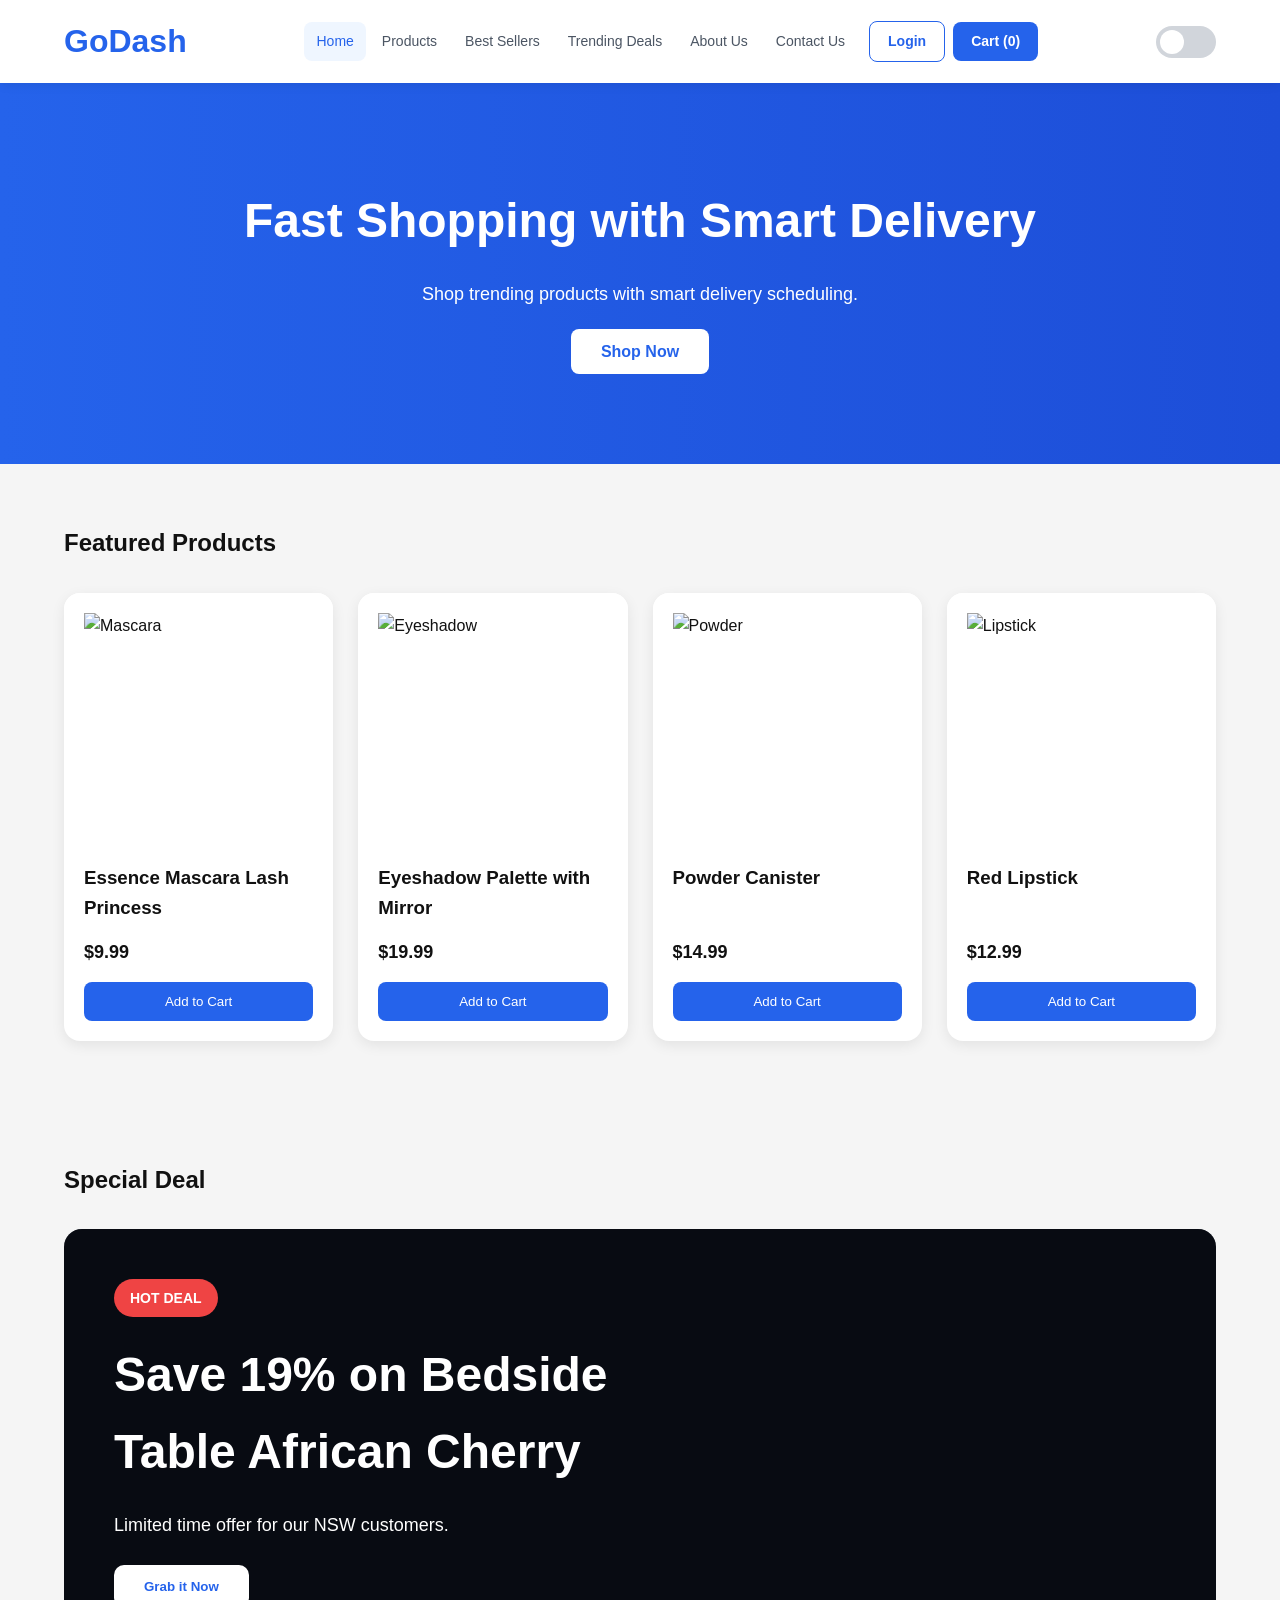
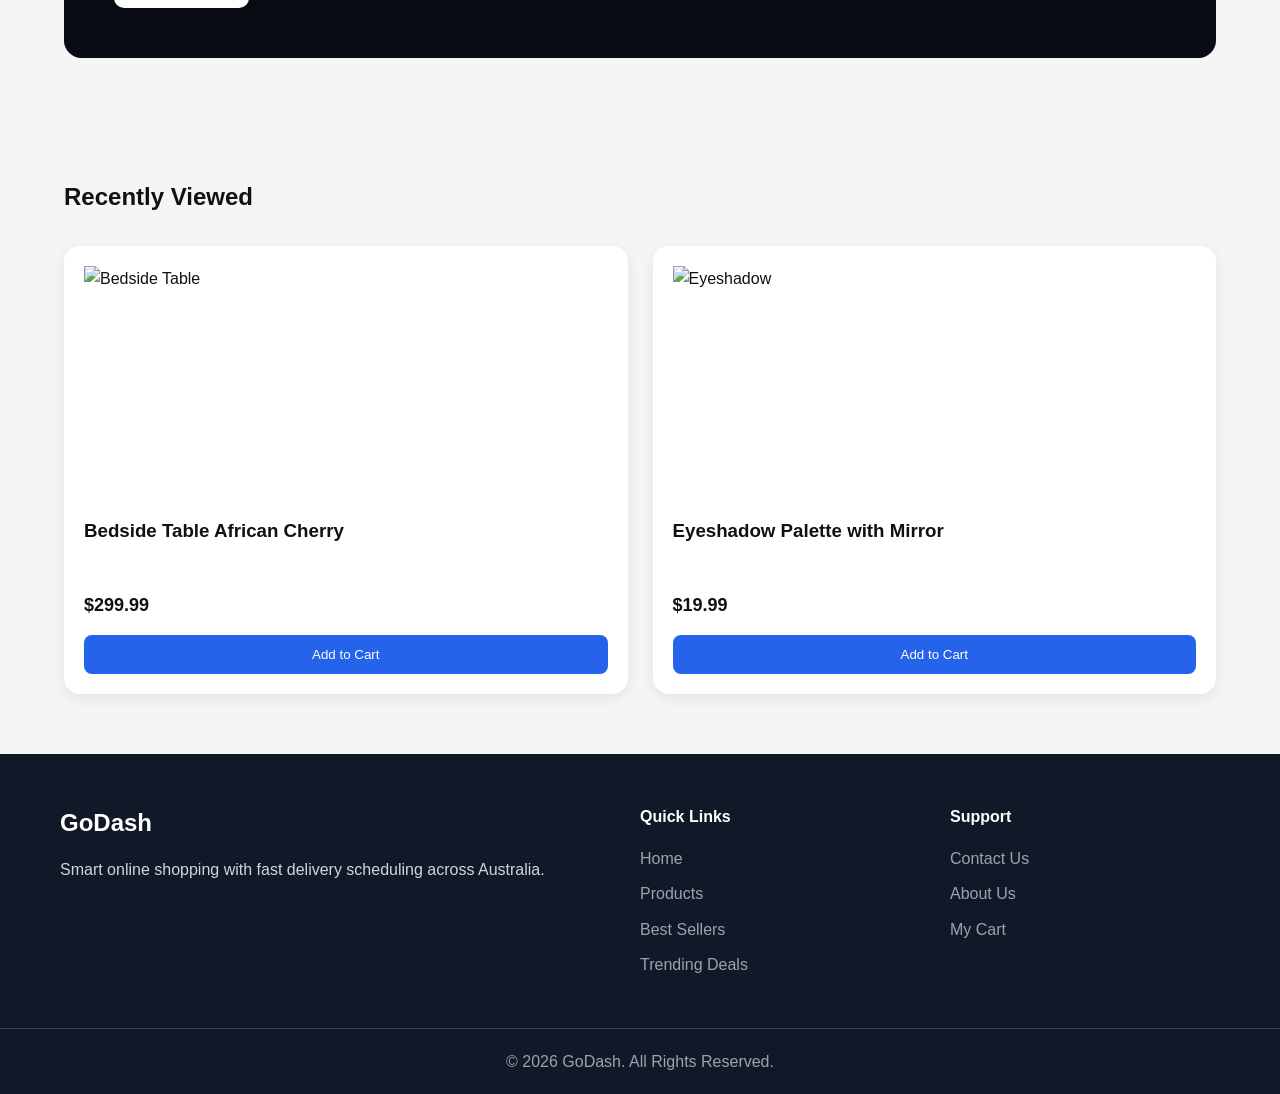
==== commit 2d72dd28: "updated web pages" ====
--- a/godash/index.html
+++ b/godash/index.html
@@ -376,120 +376,60 @@
 
     </section>
 
-    <!-- =========================
-         FOOTER
-    ========================== -->
-
-    <footer class="footer">
-
-        <div class="footer-top">
-
-            <!-- BRAND -->
-
-            <div class="footer-brand">
-
-                <h2>GoDash</h2>
-
-                <p>
-                    Your go-to destination for trending products
-                    delivered fast and smart, right to your door.
-                </p>
-
-                <p class="footer-contact-item">
-                    support@godash.com
-                </p>
-
-                <p class="footer-contact-item">
-                    +61 2 9000 0000
-                </p>
-
-                <p class="footer-contact-item">
-                    Sydney, NSW, Australia
-                </p>
-
-            </div>
-
-            <!-- SHOP -->
-
-            <div class="footer-col">
-
-                <h4>Shop</h4>
-
-                <ul>
-                    <li><a href="products.html">All Products</a></li>
-                    <li><a href="bestsellers.html">Best Sellers</a></li>
-                    <li><a href="trendingdeals.html">Trending Deals</a></li>
-                    <li><a href="cart.html">My Cart</a></li>
-                </ul>
-
-            </div>
-
-            <!-- COMPANY -->
-
-            <div class="footer-col">
-
-                <h4>Company</h4>
-
-                <ul>
-                    <li><a href="about.html">About Us</a></li>
-                    <li><a href="contact.html">Contact Us</a></li>
-                    <li><a href="careers.html">Careers</a></li>
-                    <li><a href="press.html">Press</a></li>
-                </ul>
-
-            </div>
-
-            <!-- SUPPORT -->
-
-            <div class="footer-col">
-
-                <h4>Support</h4>
-
-                <ul>
-                    <li><a href="faq.html">FAQ</a></li>
-                    <li><a href="shipping.html">Shipping Info</a></li>
-                    <li><a href="returns.html">Returns &amp; Refunds</a></li>
-                    <li><a href="track.html">Track My Order</a></li>
-                </ul>
-
-            </div>
-
-            <!-- LEGAL -->
-
-            <div class="footer-col">
-
-                <h4>Legal</h4>
-
-                <ul>
-                    <li><a href="privacy.html">Privacy Policy</a></li>
-                    <li><a href="terms.html">Terms of Service</a></li>
-                    <li><a href="cookies.html">Cookie Policy</a></li>
-                </ul>
-
-            </div>
-
-        </div>
-
-        <div class="footer-bottom">
-
-            <p>
-                &copy; 2026 GoDash. All rights reserved.
-            </p>
-
-            <div class="footer-payments">
-
-                <span>We Accept:</span>
-
-                <span class="payment-badge">Visa</span>
-                <span class="payment-badge">Mastercard</span>
-                <span class="payment-badge">PayPal</span>
-                <span class="payment-badge">Apple Pay</span>
-
-            </div>
-
-        </div>
-
-    </footer>
+   <!-- =========================
+       FOOTER
+  ========================== -->
+  <footer class="site-footer">
+
+    <div class="footer-inner">
+
+      <div class="footer-brand">
+
+        <h2 class="footer-logo">GoDash</h2>
+
+        <p>
+          Smart online shopping with fast delivery
+          scheduling across Australia.
+        </p>
+
+      </div>
+
+      <div class="footer-links">
+
+        <h4>Quick Links</h4>
+
+        <ul>
+          <li><a href="index.html">Home</a></li>
+          <li><a href="products.html">Products</a></li>
+          <li><a href="bestsellers.html">Best Sellers</a></li>
+          <li><a href="trending.html">Trending Deals</a></li>
+        </ul>
+
+      </div>
+
+      <div class="footer-links">
+
+        <h4>Support</h4>
+
+        <ul>
+          <li><a href="contact.html">Contact Us</a></li>
+          <li><a href="about.html">About Us</a></li>
+          <li><a href="cart.html">My Cart</a></li>
+        </ul>
+
+      </div>
+
+    </div>
+
+    <div class="footer-bottom">
+
+      <p>
+        © 2026 GoDash. All Rights Reserved.
+      </p>
+
+    </div>
+
+  </footer>
 
 </body>
 </html> 
--- a/godash/css/style.css
+++ b/godash/css/style.css
@@ -382,99 +382,63 @@
     cursor:pointer;
 }
 
-/* =========================
+/* =========================================
    FOOTER
-========================= */
-
-.footer{
-    background:#111827;
-    color:#d1d5db;
-    margin-top:60px;
-}
-
-.footer-top{
-    display:grid;
-    grid-template-columns:2fr 1fr 1fr 1fr 1fr;
-    gap:40px;
-    padding:60px 5%;
-}
-
-.footer-brand h2{
-    color:#ffffff;
-    font-size:24px;
-    margin-bottom:16px;
-}
-
-.footer-brand p{
-    font-size:14px;
-    line-height:1.8;
-    color:#9ca3af;
-    margin-bottom:8px;
-}
-
-.footer-contact-item{
-    font-size:14px;
-    color:#9ca3af;
-}
-
-.footer-col h4{
-    color:#ffffff;
-    font-size:15px;
-    font-weight:600;
-    margin-bottom:18px;
-    padding-bottom:10px;
-    border-bottom:1px solid #1f2937;
-}
-
-.footer-col ul{
-    list-style:none;
-    display:flex;
-    flex-direction:column;
-    gap:10px;
-}
-
-.footer-col ul li a{
-    text-decoration:none;
-    color:#9ca3af;
-    font-size:14px;
-    transition:color 0.2s;
-}
-
-.footer-col ul li a:hover{
-    color:#ffffff;
+========================================= */
+
+.site-footer{
+  background:#111827;
+  color:#d1d5db;
+
+  padding-top:50px;
+}
+
+.footer-inner{
+  max-width:1200px;
+  margin:auto;
+
+  display:grid;
+  grid-template-columns:2fr 1fr 1fr;
+
+  gap:40px;
+
+  padding:0 20px 40px;
+}
+
+.footer-logo{
+  color:#ffffff;
+  margin-bottom:15px;
+}
+
+.footer-links h4{
+  color:#ffffff;
+  margin-bottom:16px;
+}
+
+.footer-links ul{
+  list-style:none;
+}
+
+.footer-links li{
+  margin-bottom:10px;
+}
+
+.footer-links a{
+  text-decoration:none;
+  color:#9ca3af;
+}
+
+.footer-links a:hover{
+  color:#ffffff;
 }
 
 .footer-bottom{
-    border-top:1px solid #1f2937;
-    padding:20px 5%;
-    display:flex;
-    justify-content:space-between;
-    align-items:center;
-    flex-wrap:wrap;
-    gap:12px;
-}
-
-.footer-bottom p{
-    font-size:13px;
-    color:#6b7280;
-}
-
-.footer-payments{
-    display:flex;
-    align-items:center;
-    gap:8px;
-    font-size:13px;
-    color:#6b7280;
-}
-
-.payment-badge{
-    background:#1f2937;
-    color:#d1d5db;
-    padding:4px 12px;
-    border-radius:6px;
-    font-size:12px;
-    font-weight:600;
-    border:1px solid #374151;
+  border-top:1px solid #374151;
+
+  text-align:center;
+
+  padding:20px;
+  color:#9ca3af;
 }
 
 /* =========================
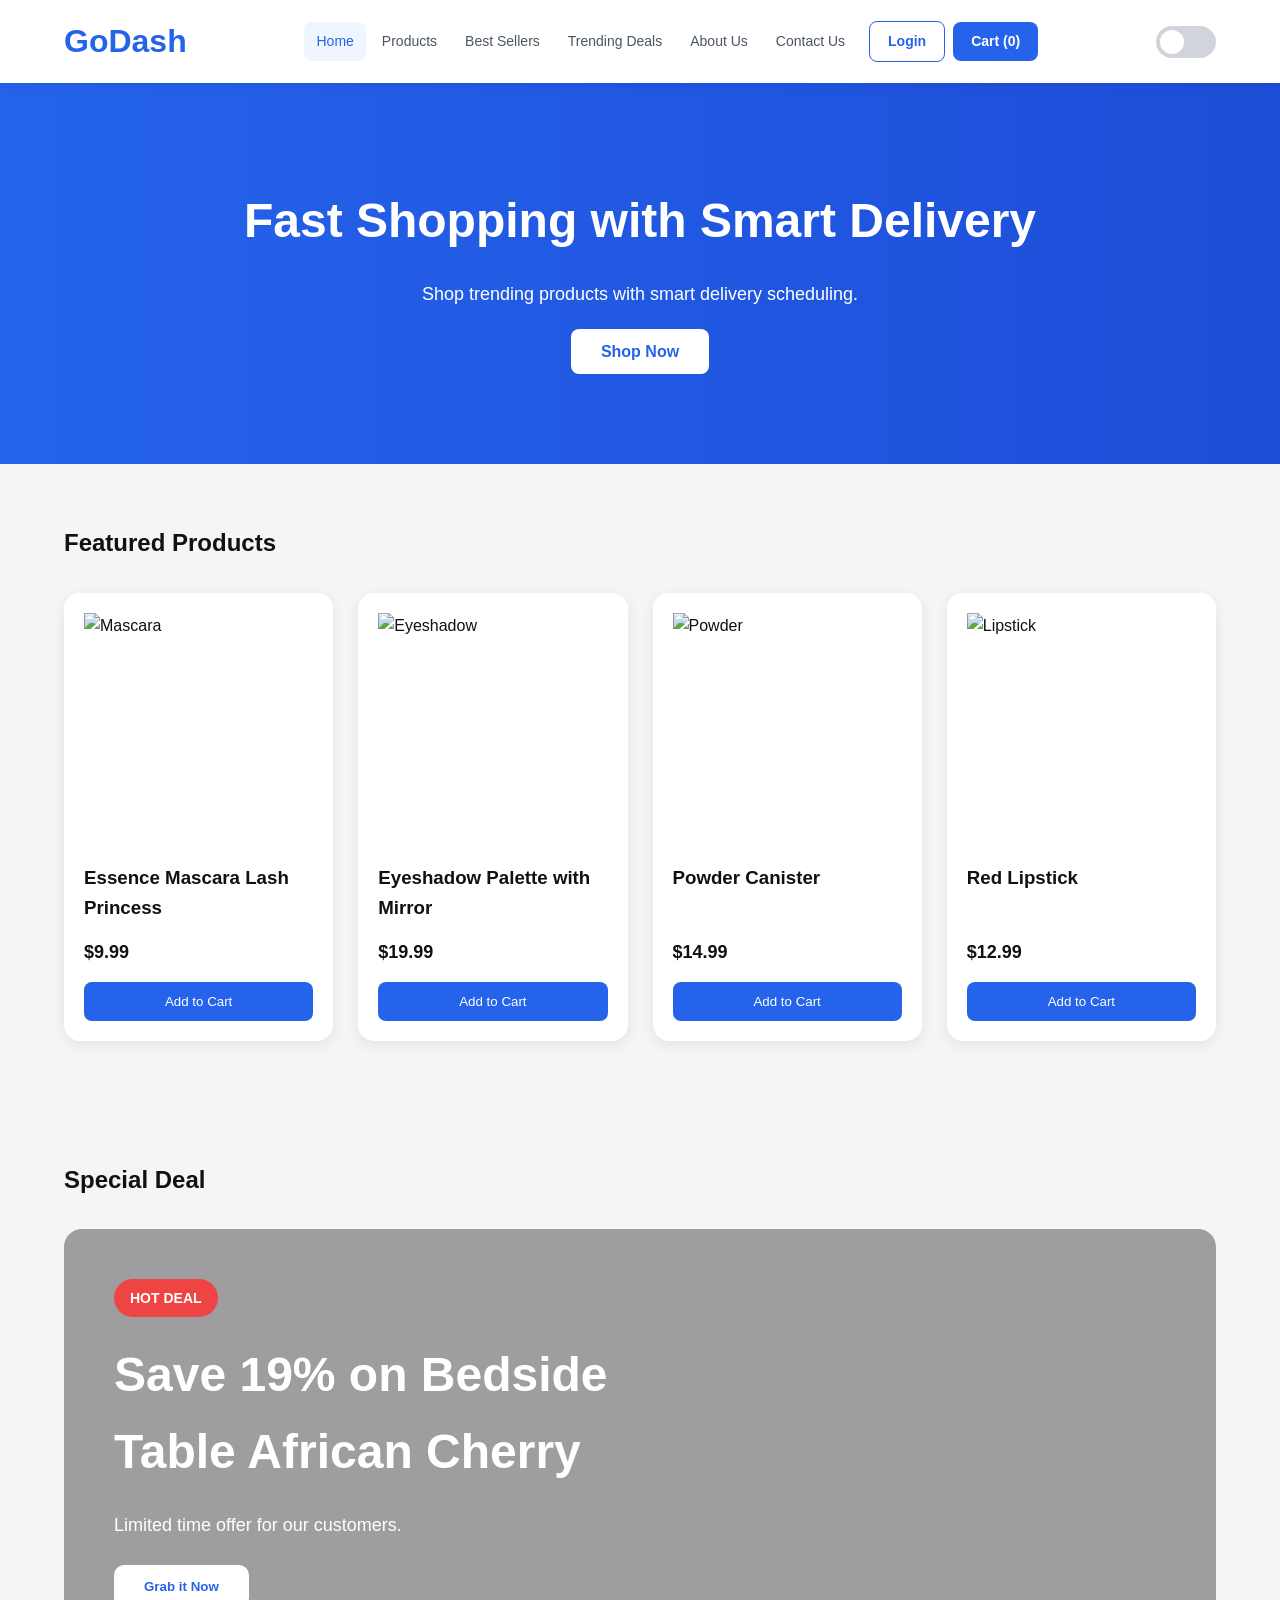
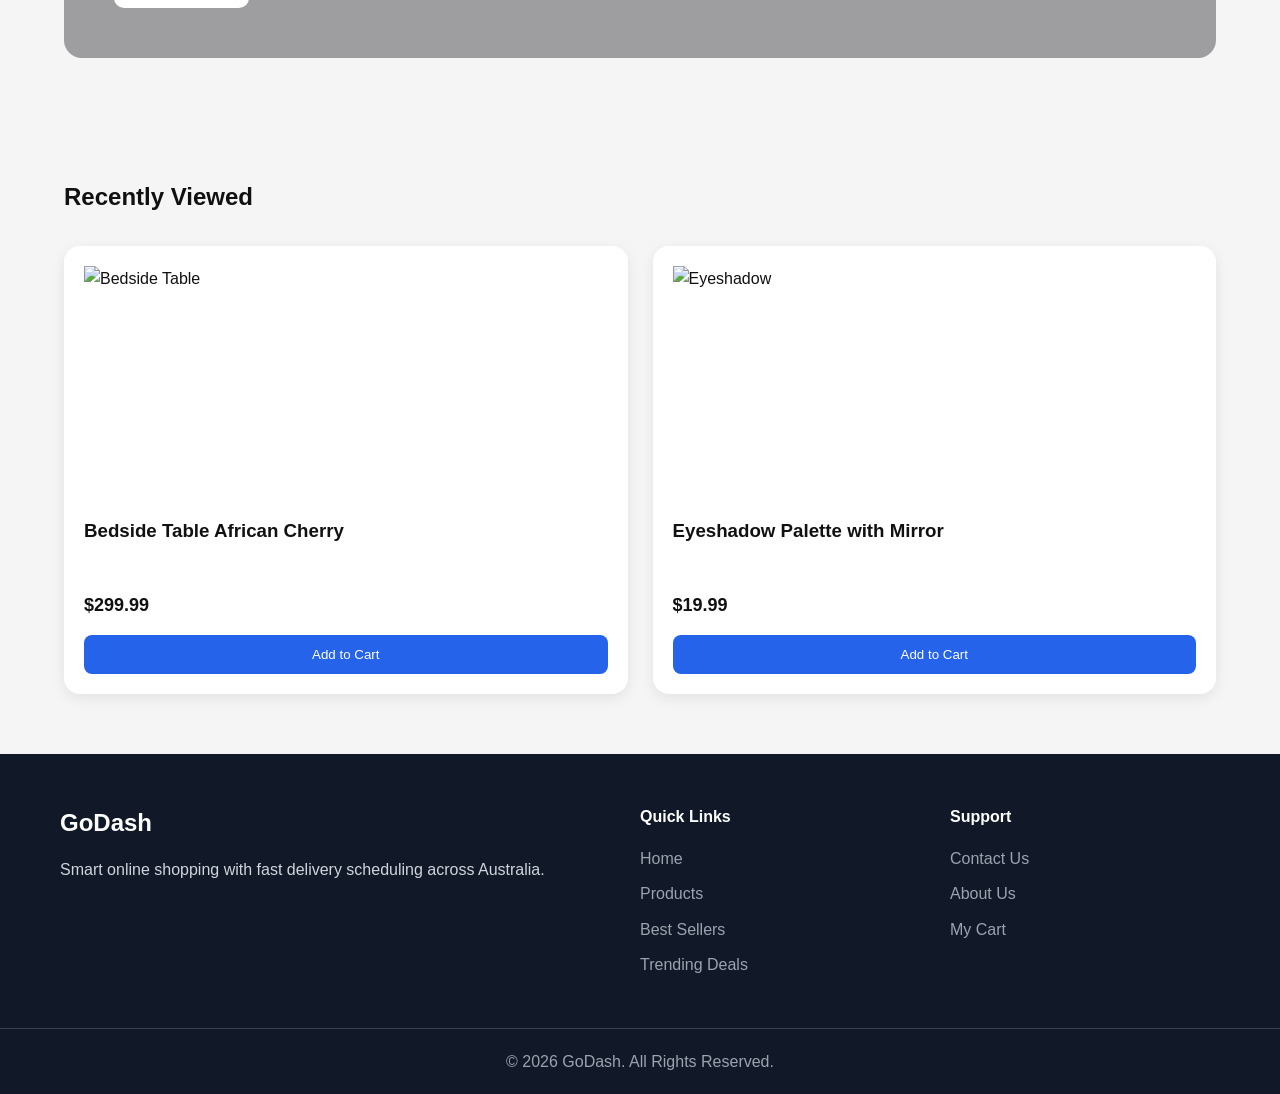
==== commit f1d7d340: "updated web pages" ====
--- a/godash/index.html
+++ b/godash/index.html
@@ -22,7 +22,8 @@
     <script
         src="js/darkmode.js"
         defer
-    ></script>
+    >
+</script>
 
 </head>
 
@@ -293,7 +294,7 @@
                 </h3>
 
                 <p>
-                    Limited time offer for our NSW customers.
+                    Limited time offer for our customers.
                 </p>
 
                 <button>
--- a/godash/css/style.css
+++ b/godash/css/style.css
@@ -316,7 +316,7 @@
     background-repeat:no-repeat;
     background-position:right center;
 
-    background-color:#111827;
+    background-color:#f7f7f7;
 }
 
 .deal-banner::before{
@@ -330,7 +330,7 @@
     width:100%;
     height:100%;
 
-    background:rgba(0,0,0,0.55);
+    background:rgba(86, 85, 88, 0.55);
 }
 
 .deal-content{
